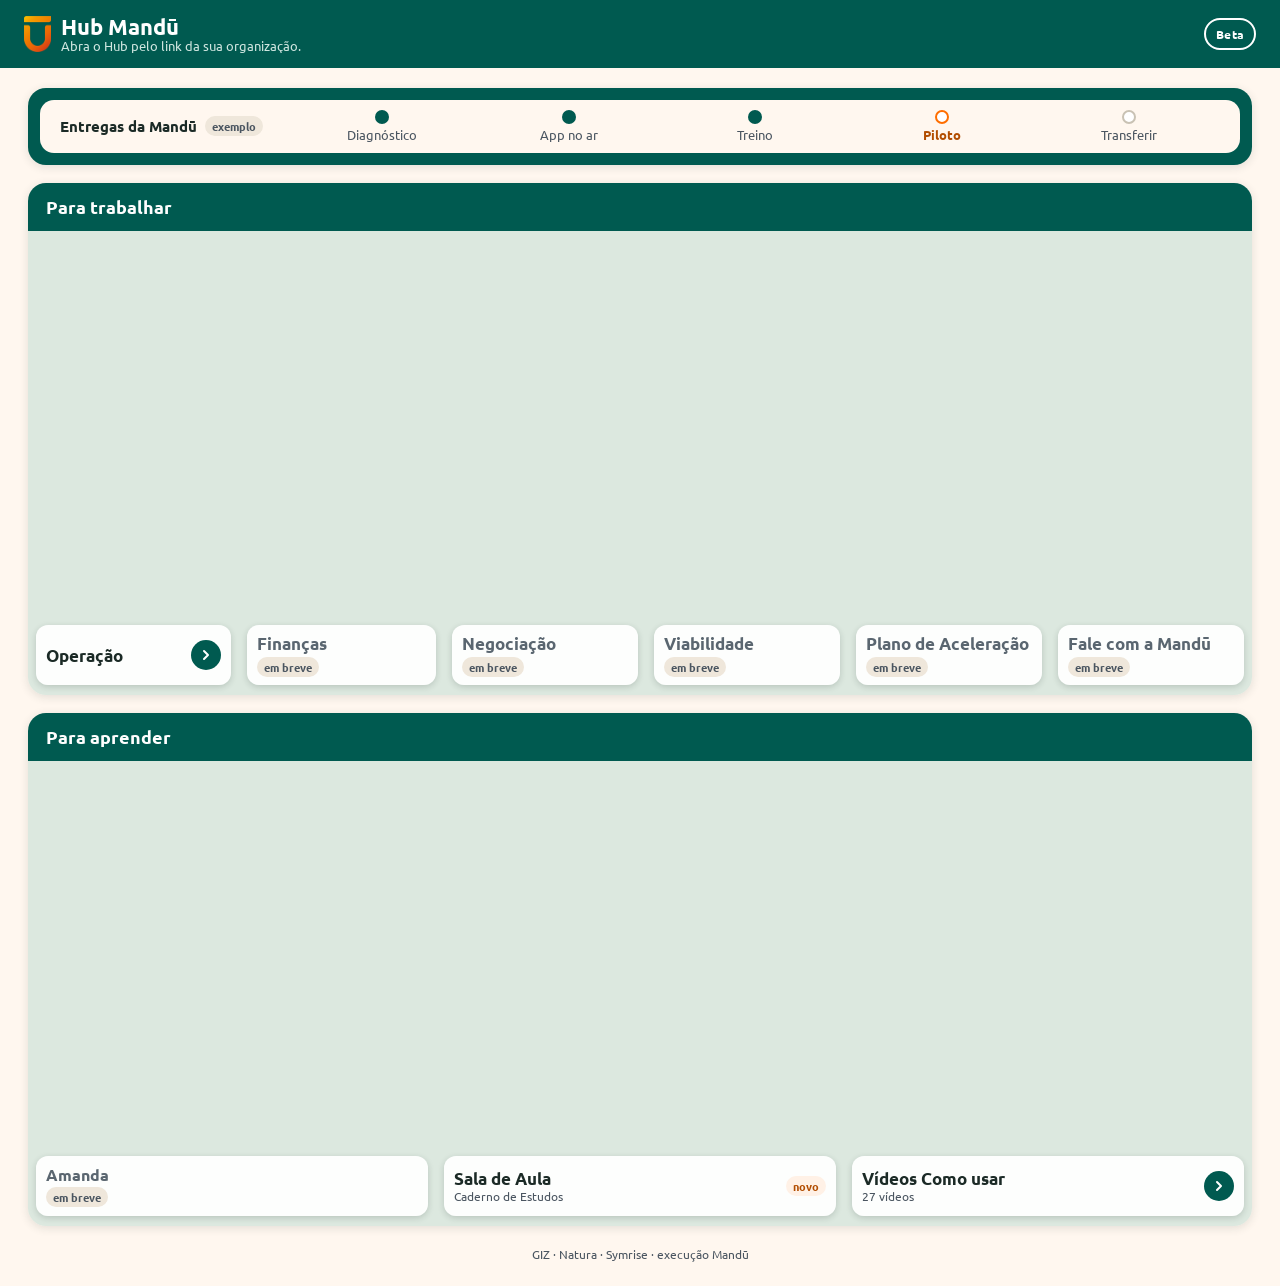
==== hub-beta/index.html @ bc4ed10d "hub-beta: Hub Mandu Beta 20261023-1636" ====
<!doctype html>
<html lang="pt-BR">
<head>
<meta charset="utf-8">
<title>Hub Mandū · Beta</title>
<meta name="viewport" content="width=device-width, initial-scale=1, viewport-fit=cover">
<meta name="description" content="Hub Mandū: a porta de entrada da sua organização para os apps de trabalho e os materiais de formação da Mandū.">
<meta name="theme-color" content="#005A50">
<link rel="icon" type="image/png" sizes="32x32" href="icones/u-mandu-32.png">
<link rel="apple-touch-icon" href="icones/u-mandu-180.png">
<link rel="manifest" href="manifest.webmanifest">
<meta name="apple-mobile-web-app-capable" content="yes">
<meta name="mobile-web-app-capable" content="yes">
<meta name="apple-mobile-web-app-title" content="Hub Mandū">
<meta property="og:type" content="website">
<meta property="og:locale" content="pt_BR">
<meta property="og:site_name" content="Mandū Inovação Social">
<meta property="og:title" content="Hub Mandū · Beta">
<meta property="og:description" content="Os apps e as formações da sua organização num lugar só. Toque para abrir.">
<meta property="og:url" content="https://tsferraro.github.io/mav/hub-beta/">
<meta property="og:image" content="https://tsferraro.github.io/mav/hub-beta/icones/card-hub-1200x630.jpg?v=20261023-1636">
<meta property="og:image:width" content="1200">
<meta property="og:image:height" content="630">
<meta property="og:image:alt" content="Hub Mandū: ilustração de floresta com o galpão da organização e o símbolo Ū">
<meta name="twitter:card" content="summary_large_image">
<link rel="preconnect" href="https://fonts.googleapis.com">
<link rel="preconnect" href="https://fonts.gstatic.com" crossorigin>
<link rel="stylesheet" href="https://fonts.googleapis.com/css2?family=Ubuntu:wght@400;500;700&amp;display=swap">
<link rel="stylesheet" href="hub.css?v=20261023-1636">
</head>
<body>
<div id="app" class="tela" data-modo="org">
  <header class="topo">
    <span class="topo-u"><img class="marca-u" alt="" width="62" height="84" src="[data-uri]"></span>
    <div class="topo-nome">
      <b id="topoTitulo">Hub Mandū</b>
      <span id="topoSub">Os apps da sua organização</span>
    </div>
    <a class="continuar continuar-topo" id="continuarTopo" href="#" hidden>
      <span class="continuar-txt"><span>Continuar de onde parou</span><b id="continuarTopoNome">Operação</b></span>
      <span class="seta" aria-hidden="true"><svg width="16" height="16" viewBox="0 0 24 24" fill="none" stroke="currentColor" stroke-width="3" stroke-linecap="round" stroke-linejoin="round"><path d="M9 6l6 6-6 6"/></svg></span>
    </a>
    <button type="button" class="chip-beta" id="btBeta" aria-haspopup="dialog">Beta</button>
    <button type="button" class="bt-trocar" id="btTrocar" hidden>Trocar</button>
  </header>

  <div class="faixa-continuar" id="faixaContinuar" hidden>
    <a class="continuar" id="continuar" href="#">
      <span class="continuar-txt"><span>Continuar de onde parou</span><b id="continuarNome">Operação</b></span>
      <span class="seta" aria-hidden="true"><svg width="16" height="16" viewBox="0 0 24 24" fill="none" stroke="currentColor" stroke-width="3" stroke-linecap="round" stroke-linejoin="round"><path d="M9 6l6 6-6 6"/></svg></span>
    </a>
  </div>

  <main class="corpo">
    <div class="col col-a">
      <section class="bloco bloco-trabalhar" aria-label="Para trabalhar">
        <h2 class="faixa-titulo">Para trabalhar</h2>
        <div class="cena" id="cena1" role="group" aria-label="Para trabalhar"></div>
      </section>
    </div>
    <div class="col col-b">
      <section id="admin" class="bloco admin" hidden aria-label="Administrar">
        <h2>Administrar</h2>
        <div class="cena" id="cena3" role="group" aria-label="Administrar"></div>
      </section>
      <section class="bloco faixa-entregas" aria-label="Entregas da Mandū">
        <div class="entregas">
          <div class="entregas-topo"><b>Entregas da Mandū</b><span class="chip chip-cinza">exemplo</span></div>
          <ol class="entregas-trilha">
            <li class="feita"><span></span>Diagnóstico</li>
            <li class="feita"><span></span>App no ar</li>
            <li class="feita"><span></span>Treino</li>
            <li class="agora"><span></span>Piloto</li>
            <li class="depois"><span></span>Transferir</li>
          </ol>
        </div>
      </section>
      <section class="bloco bloco-aprender" aria-label="Amanda e Para aprender">
        <h2 class="faixa-titulo so-largo">Para aprender</h2>
        <div class="cena" id="cena2" role="group" aria-label="Amanda e Para aprender"></div>
      </section>
    </div>
  </main>

  <p class="rodape">GIZ · Natura · Symrise · execução Mandū</p>
  <nav class="nav" id="nav" aria-label="Navegação">
    <button type="button" id="navInicio"><svg width="22" height="22" viewBox="0 0 24 24" fill="none" stroke="currentColor" stroke-width="2" stroke-linecap="round" stroke-linejoin="round" aria-hidden="true"><path d="M3 11l9-7 9 7"/><path d="M5 10v10h14V10"/></svg>Início</button>
    <button type="button" id="navVoltar"><svg width="22" height="22" viewBox="0 0 24 24" fill="none" stroke="currentColor" stroke-width="2" stroke-linecap="round" stroke-linejoin="round" aria-hidden="true"><path d="M19 12H5"/><path d="M11 6l-6 6 6 6"/></svg>Voltar</button>
    <button type="button" id="navSair" hidden><svg width="22" height="22" viewBox="0 0 24 24" fill="none" stroke="currentColor" stroke-width="2" stroke-linecap="round" stroke-linejoin="round" aria-hidden="true"><path d="M9 21H5a2 2 0 0 1-2-2V5a2 2 0 0 1 2-2h4"/><path d="M16 17l5-5-5-5"/><path d="M21 12H9"/></svg>Sair</button>
  </nav>
</div>

<div class="abrindo" id="abrindo" hidden role="status" aria-live="polite">
  <div class="abrindo-caixa">
    <span id="abrindoRotulo">Voltando para</span>
    <b id="abrindoNome">Operação</b>
    <div class="abrindo-barra"><i></i></div>
    <button type="button" id="btFicar" class="bt-grande">Ficar no Hub</button>
  </div>
</div>

<dialog id="dlgOrg" aria-labelledby="dlgOrgTitulo">
  <form method="dialog" class="dlg">
    <h3 id="dlgOrgTitulo">Qual organização?</h3>
    <p id="dlgOrgSub" class="dlg-sub">Escolha para abrir o app.</p>
    <div id="dlgOrgLista" class="dlg-lista"></div>
    <button value="cancelar" class="bt-linha">Cancelar</button>
  </form>
</dialog>

<dialog id="dlgBeta" aria-labelledby="dlgBetaTitulo">
  <form method="dialog" class="dlg">
    <h3 id="dlgBetaTitulo">Hub Mandū · Beta</h3>
    <p class="dlg-sub">Versão de teste para calibrar as integrações. Escolha como ver o Hub:</p>
    <div class="dlg-lista">
      <button type="button" class="bt-opcao" id="betaOrg">Ver como a organização <small id="betaOrgNome"></small></button>
      <button type="button" class="bt-opcao" id="betaEquipe">Ver como a equipe Mandū <small>Painel da equipe</small></button>
      <button type="button" class="bt-opcao" id="betaEsquecer">Esquecer o último app <small id="betaUltimo">nenhum guardado</small></button>
      <button type="button" class="bt-opcao" id="betaSair" hidden>Sair deste aparelho <small>esquece a conta e o último app (aparelho dividido)</small></button>
      <button type="button" class="bt-opcao" id="betaConta" hidden>Conferir a minha conta de novo <small>abre o Google para escolher a conta</small></button>
    </div>
    <p class="dlg-versao">versão 20261023-1636</p>
    <button value="fechar" class="bt-linha">Fechar</button>
  </form>
</dialog>

<div class="aviso" id="aviso" role="status" aria-live="polite" hidden></div>

<script>window.HUB_ORGS = {"semLista": true, "padrao": "", "painel": "https://script.google.com/a/macros/mandusocial.org/s/AKfycbyw9syhEIyuaMaYT-ej95koauzv4hXlLJEyAXY6OMwL4Ba6socaChpIapRx9ekWcVve/exec?painel=1", "links": {"manual": "https://mandu-labs.lp.agentesamanda.com/manual-sgo/", "videos": "https://mandu-labs.lp.agentesamanda.com/manual-sgo/#/visual"}, "orgs": [], "porteiro": {"url": "", "validadeH": 24, "instalado": "auto"}, "exec": {"curto": "https://script.google.com/a/macros/mandusocial.org/s/AKfycbyw9syhEIyuaMaYT-ej95koauzv4hXlLJEyAXY6OMwL4Ba6socaChpIapRx9ekWcVve/exec", "longo": "https://script.google.com/a/macros/mandusocial.org/s/AKfycbyw9syhEIyuaMaYT-ej95koauzv4hXlLJEyAXY6OMwL4Ba6socaChpIapRx9ekWcVve/exec"}}; window.HUB_VERSAO = "20261023-1636";</script>
<script src="hub.js?v=20261023-1636"></script>
</body>
</html>
---- hub-beta/hub.css ----
/* Hub Mandū · Beta — telas F (organização, verde MAV, D8) e G (Painel da equipe, laranja Mandū, D9).
   Geometria das cenas em frações da ilustração (mesmas caixas de working/2026-10-21-hub-caminhos/scripts/montar-hub-v2.py),
   para a tela crescer do celular (390 px) ao computador (coluna de até 480 px) sem redesenhar. */
:root {
  --verde: #005A50; --verde-esc: #00403A; --verde-claro: #CFE6E0; --verde-borda: #2F7A70;
  --laranja: #FF6E00; --laranja-texto: #B24D00; --laranja-borda: #C85600; --laranja-claro: #FFF1E6;
  --creme: #FFF7EF; --tinta: #1B2A26; --tinta-2: #2F3B44; --cinza: #4A5560; --cinza-2: #5A6670; --areia: #EFE7DB;
  --acao: var(--verde); --acao-fg: #FFFFFF; --barra: var(--verde); --barra-fg: #FFFFFF; --barra-borda: var(--verde-borda);
}
[data-modo="equipe"] { --barra: var(--laranja); --barra-fg: #1A1A1A; --barra-borda: var(--laranja-borda); }
* { box-sizing: border-box; }
html { background: #E9E4DA; }
body { margin: 0; background: #E9E4DA; color: var(--tinta); font-family: Ubuntu, Calibri, "Segoe UI", system-ui, sans-serif; -webkit-text-size-adjust: 100%; }
button { font: inherit; color: inherit; }
/* um toque só: sem espera de duplo-toque para zoom no celular (PT22) */
.app, .continuar, .nav button, .bt-opcao, .bt-grande, .bt-linha, .chip-beta, .bt-trocar { touch-action: manipulation; }
.tela { max-width: 480px; min-height: 100vh; min-height: 100dvh; margin: 0 auto; background: var(--creme); display: flex; flex-direction: column; box-shadow: 0 0 24px rgba(27,42,38,.12); }
[hidden] { display: none !important; }

/* topo */
.topo { min-height: 60px; flex-shrink: 0; background: var(--barra); color: var(--barra-fg); display: flex; align-items: center; gap: 10px; padding: 8px 12px 8px 16px; padding-top: max(8px, env(safe-area-inset-top)); position: sticky; top: 0; z-index: 5; }
.topo-u { flex-shrink: 0; display: flex; align-items: center; justify-content: center; }
.topo-u .marca-u { height: 30px; width: auto; object-fit: contain; display: block; }
[data-modo="equipe"] .topo-u { width: 34px; height: 34px; border-radius: 50%; background: #FFFFFF; }
[data-modo="equipe"] .topo-u .marca-u { height: 24px; }
.topo-nome { display: flex; flex-direction: column; line-height: 1.1; flex-grow: 1; min-width: 0; }
.topo-nome b { font-size: 20px; white-space: nowrap; overflow: hidden; text-overflow: ellipsis; }
.topo-nome span { font-size: 13px; color: var(--verde-claro); white-space: nowrap; overflow: hidden; text-overflow: ellipsis; }
[data-modo="equipe"] .topo-nome span { color: #3A2A1A; }
.chip-beta { min-height: 32px; padding: 0 10px; border-radius: 999px; border: 2px solid currentColor; background: transparent; font-size: 12px; font-weight: 700; letter-spacing: .02em; cursor: pointer; position: relative; }
.chip-beta::after { content: ""; position: absolute; inset: -8px; } /* área de toque de 48 px */
.bt-trocar { min-height: 44px; padding: 0 12px; border-radius: 12px; border: 2px solid #1A1A1A; background: transparent; color: #1A1A1A; font-size: 13px; font-weight: 700; cursor: pointer; }

/* continuar de onde parou: cartão na faixa da cor do topo, igual ao das Entregas (PT18) */
.topo .continuar-topo { display: none; }
.faixa-continuar { background: var(--barra); padding: 0 12px 10px; }
.continuar { display: flex; align-items: center; gap: 10px; min-height: 52px; padding: 6px 10px 6px 14px; background: var(--creme); color: var(--tinta); text-decoration: none; border-radius: 14px; }
.continuar:focus-visible { outline: 3px solid var(--laranja); outline-offset: 2px; }
.continuar-txt { display: flex; flex-direction: column; flex-grow: 1; line-height: 1.2; min-width: 0; }
.continuar-txt span { font-size: 12px; color: var(--cinza); }
.continuar-txt b { font-size: 15px; white-space: nowrap; overflow: hidden; text-overflow: ellipsis; }
.seta { width: 30px; height: 30px; border-radius: 50%; background: var(--acao); color: var(--acao-fg); display: flex; align-items: center; justify-content: center; flex-shrink: 0; }

/* corpo: no celular, uma coluna na ordem Administrar → Entregas → Para trabalhar → Para aprender;
   do tablet em diante (≥ 760 px), duas colunas de cartões (PT17) */
.corpo { display: flex; flex-direction: column; }
.col { display: contents; }
.admin { order: 1; } .faixa-entregas { order: 2; } .bloco-trabalhar { order: 3; } .bloco-aprender { order: 4; }

/* Administrar (só na G) */
.admin h2 { margin: 0; padding: 4px 20px 10px; background: var(--laranja); color: #1A1A1A; font-size: 17px; font-weight: 700; }

/* faixa verde: Entregas + «Para trabalhar» */
.faixa-entregas { background: var(--verde); padding: 0 12px; }
.tela[data-modo="equipe"] .faixa-entregas { padding-top: 10px; }
.entregas { background: var(--creme); border-radius: 14px; padding: 8px 12px; display: flex; flex-direction: column; gap: 6px; }
.entregas-topo { display: flex; align-items: center; gap: 8px; }
.entregas-topo b { font-size: 14px; flex-grow: 1; }
.entregas-trilha { list-style: none; margin: 0; padding: 0; display: grid; grid-template-columns: repeat(5, minmax(0, 1fr)); gap: 4px; font-size: 11px; color: var(--cinza); text-align: center; line-height: 1.2; }
.entregas-trilha li { display: flex; flex-direction: column; align-items: center; gap: 3px; }
.entregas-trilha span { display: block; width: 14px; height: 14px; border-radius: 50%; }
.entregas-trilha .feita span { background: var(--verde); }
.entregas-trilha .agora { color: var(--laranja-texto); font-weight: 700; }
.entregas-trilha .agora span { border: 2px solid var(--laranja); background: #FFFFFF; }
.entregas-trilha .depois span { border: 2px solid #C9C2B4; background: #FFFFFF; }
.faixa-titulo { margin: 0; padding: 10px 16px; background: var(--verde); font-size: 17px; font-weight: 700; color: #FFFFFF; }

/* cenas: uma ilustração inteira por bloco (D7); botões por cima, um por cena */
.cena { position: relative; width: 100%; flex-shrink: 0; overflow: hidden; background: #DCE8DF; }
.cena > img.fundo { position: absolute; inset: 0; width: 100%; height: 100%; display: block; }
#cena1 { aspect-ratio: 1024 / 1536; }
#cena2, #cena3 { aspect-ratio: 1536 / 1024; }
.app { position: absolute; display: block; text-decoration: none; color: inherit; background: none; border: 0; padding: 0; margin: 0; cursor: pointer; -webkit-tap-highlight-color: rgba(0,0,0,0); }
.app:focus-visible { outline: 3px solid var(--laranja); outline-offset: -3px; }
.app::before { content: ""; position: absolute; inset: 0; background: rgba(255,255,255,0); transition: background .15s ease; }
.app:active::before { background: rgba(27,42,38,.14); }
@media (hover: hover) { .app:hover::before { background: rgba(255,255,255,.16); } .app:hover .placa { box-shadow: 0 4px 12px rgba(27,42,38,.28); transform: translateY(-1px); } }
.placa { position: absolute; left: 6px; right: 6px; bottom: 6px; min-height: 48px; background: rgba(255,255,255,.94); border-radius: 12px; box-shadow: 0 2px 6px rgba(27,42,38,.18); padding: 6px 8px; display: flex; flex-wrap: wrap; align-items: center; gap: 4px 6px; text-align: left; transition: transform .12s ease, box-shadow .12s ease; }
.app:active .placa { transform: translateY(1px) scale(.99); box-shadow: 0 1px 3px rgba(27,42,38,.2); }
.placa-txt { display: flex; flex-direction: column; gap: 1px; flex: 1 1 auto; min-width: min-content; }
.placa-nome { font-size: 15px; font-weight: 700; line-height: 1.15; color: var(--tinta); }
.placa-sub { font-size: 12px; color: var(--cinza); line-height: 1.2; }
.app.breve .placa-nome { color: var(--cinza-2); }
.app.compacto .placa { min-height: 36px; }
.app.compacto .placa-nome { font-size: 14px; }
.chip { font-size: 11px; font-weight: 700; border-radius: 999px; padding: 2px 7px; white-space: nowrap; flex-shrink: 0; }
.placa-txt .chip { align-self: flex-start; margin-top: 2px; }
.chip-cinza { color: var(--cinza); background: var(--areia); }
.chip-novo { color: var(--laranja-texto); background: var(--laranja-claro); }
.titulo-cena { position: absolute; left: 10px; font-size: 15px; font-weight: 700; color: #FFFFFF; background: var(--verde); border-radius: 999px; padding: 5px 12px; box-shadow: 0 2px 6px rgba(0,0,0,.18); pointer-events: none; }

.rodape { margin: 8px 16px; font-size: 12px; color: var(--cinza); text-align: center; }
.nav { margin-top: auto; min-height: 64px; flex-shrink: 0; display: grid; grid-template-columns: repeat(2, minmax(0, 1fr)); background: var(--barra); position: sticky; bottom: 0; padding-bottom: env(safe-area-inset-bottom); z-index: 5; }
.nav button { display: flex; flex-direction: column; align-items: center; justify-content: center; gap: 3px; min-height: 64px; background: transparent; border: 0; color: var(--barra-fg); font-size: 13px; font-weight: 700; cursor: pointer; }
.nav button + button { border-left: 1px solid var(--barra-borda); }
.nav.com-sair { grid-template-columns: repeat(3, minmax(0, 1fr)); }
.nav button[hidden] { display: none; }

/* «voltando para…» */
.abrindo { position: fixed; inset: 0; z-index: 20; background: rgba(0,64,58,.86); display: flex; align-items: center; justify-content: center; padding: 24px; }
.abrindo-caixa { width: 100%; max-width: 360px; background: var(--creme); border-radius: 18px; padding: 20px; display: flex; flex-direction: column; gap: 8px; text-align: center; }
.abrindo-caixa span { font-size: 14px; color: var(--cinza); }
.abrindo-caixa b { font-size: 22px; }
.abrindo-barra { height: 6px; border-radius: 3px; background: var(--areia); overflow: hidden; margin: 6px 0 10px; }
.abrindo-barra i { display: block; height: 100%; width: 0; background: var(--verde); }
.abrindo.correndo .abrindo-barra i { width: 100%; transition: width 1.6s linear; }
.abrindo.saindo .abrindo-barra i { width: 92%; transition: width 6s cubic-bezier(.1,.7,.3,1); }
.bt-grande { min-height: 52px; border-radius: 14px; border: 2px solid var(--verde); background: #FFFFFF; color: var(--tinta); font-size: 16px; font-weight: 700; cursor: pointer; }

/* diálogos */
dialog { border: 0; padding: 0; border-radius: 18px; width: min(420px, calc(100vw - 32px)); max-height: calc(100dvh - 48px); background: var(--creme); color: var(--tinta); box-shadow: 0 12px 40px rgba(0,0,0,.3); }
dialog::backdrop { background: rgba(27,42,38,.55); }
.dlg { display: flex; flex-direction: column; gap: 10px; padding: 18px 16px 16px; }
.dlg h3 { margin: 0; font-size: 19px; }
.dlg-sub { margin: 0; font-size: 14px; color: var(--cinza); }
.dlg-lista { display: flex; flex-direction: column; gap: 8px; }
.dlg-grupo { margin: 6px 0 0; font-size: 12px; font-weight: 700; color: var(--cinza); text-transform: uppercase; letter-spacing: .04em; }
.bt-opcao { min-height: 52px; width: 100%; border-radius: 12px; border: 2px solid var(--areia); background: #FFFFFF; color: var(--tinta); font-size: 16px; font-weight: 700; text-align: left; padding: 8px 14px; display: flex; flex-direction: column; justify-content: center; cursor: pointer; }
.bt-opcao small { font-size: 12px; font-weight: 400; color: var(--cinza); }
.bt-opcao.ultima { border-color: var(--laranja); }
.bt-linha { min-height: 48px; border-radius: 12px; border: 2px solid var(--tinta); background: transparent; color: var(--tinta); font-size: 15px; font-weight: 700; cursor: pointer; }
.dlg-versao { margin: 0; font-size: 11px; color: var(--cinza); text-align: right; }

.aviso { position: fixed; left: 50%; bottom: calc(80px + env(safe-area-inset-bottom)); transform: translateX(-50%); z-index: 30; background: var(--tinta); color: #FFFFFF; font-size: 14px; padding: 10px 16px; border-radius: 12px; max-width: calc(100vw - 32px); box-shadow: 0 4px 14px rgba(0,0,0,.25); }

/* tablet e computador (PT17): duas colunas de cartões, sem a barra de baixo (o navegador tem o seu Voltar) */
@media (min-width: 760px) {
  .tela { max-width: 1180px; }
  .topo { padding: 10px 24px; min-height: 68px; }
  .topo-u .marca-u { height: 36px; }
  .topo-nome b { font-size: 22px; }
  .faixa-continuar { display: none; }   /* PT28: o cartão sobe para o lado do título */
  .topo .continuar-topo { display: flex; flex: 0 1 380px; min-width: 0; min-height: 48px; margin-left: auto; padding: 4px 8px 4px 14px; }
  .continuar-topo .continuar-txt b { font-size: 14px; }
  .continuar-topo .continuar-txt span { font-size: 11px; }
  .continuar-topo[hidden] { display: none !important; }
  .corpo { display: grid; grid-template-columns: minmax(0, 5fr) minmax(0, 6fr); gap: 20px; padding: 20px 24px 8px; align-items: start; }
  .col { display: flex; flex-direction: column; gap: 20px; }
  .bloco { border-radius: 18px; overflow: hidden; box-shadow: 0 2px 10px rgba(27,42,38,.12); }
  .faixa-entregas, .tela[data-modo="equipe"] .faixa-entregas { padding: 12px; }
  .entregas { padding: 10px 16px; }
  .entregas-topo b { font-size: 15px; }
  .entregas-trilha { font-size: 12px; }
  .faixa-titulo, .admin h2 { padding: 12px 18px; font-size: 18px; }
  .placa { left: 8px; right: 8px; bottom: 8px; min-height: 52px; padding: 8px 10px; }
  .placa-nome { font-size: 16px; }
  .app.compacto .placa-nome { font-size: 15px; }
  .nav { display: none; }
  .rodape { margin: 12px 24px 24px; }
}
/* computador (≥ 1100 px, PT23): faixas na largura toda, uma panorâmica por faixa, as cenas lado a lado
   (6 colunas em «Para trabalhar» e «Administrar», 3 em «Para aprender»); Entregas numa faixa curta.
   O hub.js troca a ilustração e as caixas na mesma largura (mqLargo). */
.so-largo { display: none; }
@media (min-width: 1100px) {
  .tela { max-width: 1360px; }
  .corpo { display: flex; flex-direction: column; align-items: stretch; gap: 18px; padding: 20px 28px 8px; }
  .col { display: contents; }
  .so-largo { display: block; }
  .so-estreito { display: none; }
  .entregas { flex-direction: row; align-items: center; gap: 28px; padding: 10px 20px; }
  .entregas-topo { flex: 0 0 auto; }
  .entregas-trilha { flex: 1 1 auto; font-size: 13px; }
  .placa, .app.compacto .placa { left: 8px; right: 8px; bottom: 10px; min-height: 60px; }
  .placa-nome { font-size: 17px; }
  .app.compacto .placa-nome { font-size: 16px; }
}

@media (prefers-reduced-motion: reduce) { .abrindo.correndo .abrindo-barra i { transition: none; } .placa { transition: none; } }
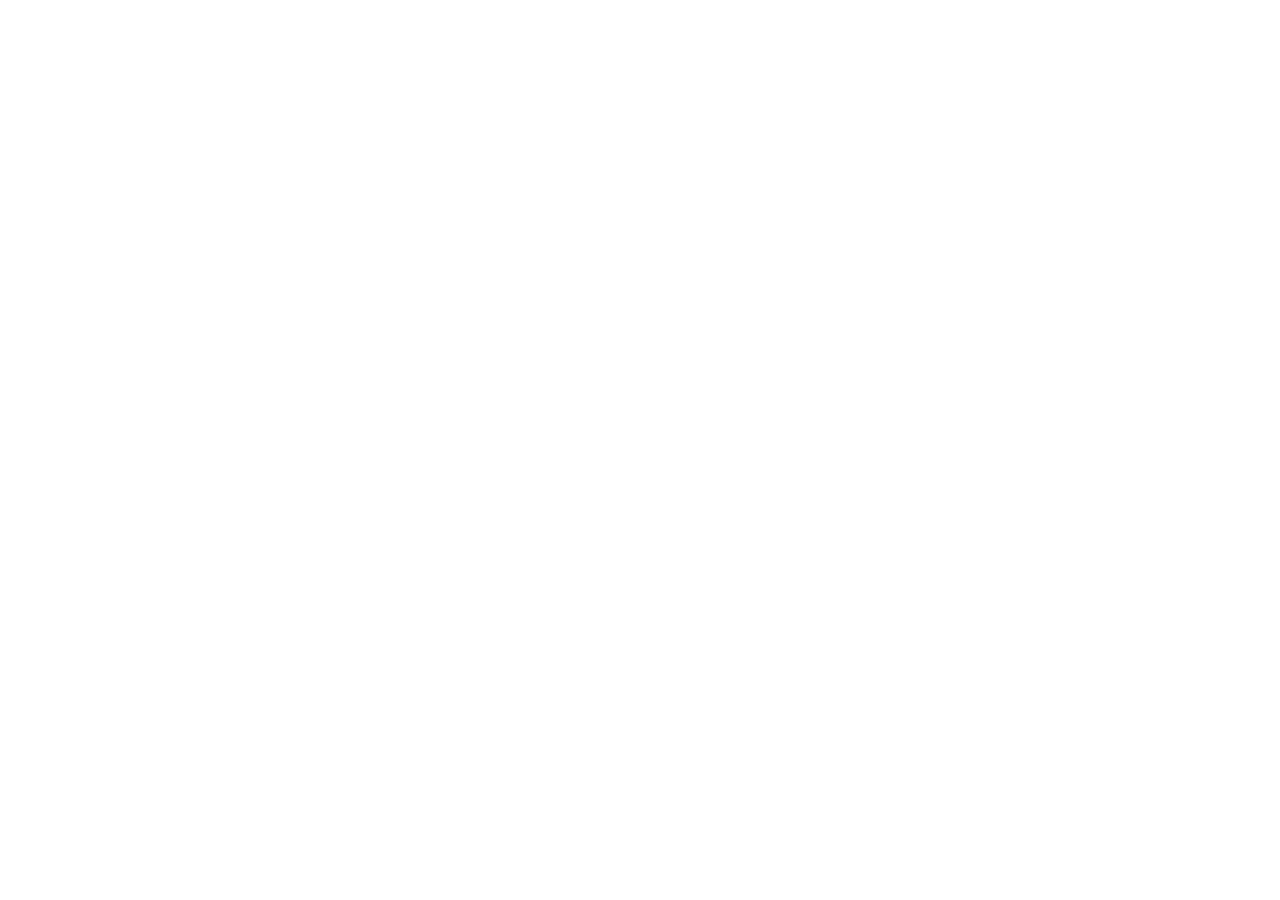
==== commit 1c61bc47: "hub-beta: Hub Mandu Beta 20261023-2337" ====
--- a/hub-beta/index.html
+++ b/hub-beta/index.html
@@ -18,7 +18,7 @@
 <meta property="og:title" content="Hub Mandū · Beta">
 <meta property="og:description" content="Os apps e as formações da sua organização num lugar só. Toque para abrir.">
 <meta property="og:url" content="https://tsferraro.github.io/mav/hub-beta/">
-<meta property="og:image" content="https://tsferraro.github.io/mav/hub-beta/icones/card-hub-1200x630.jpg?v=20261023-1636">
+<meta property="og:image" content="https://tsferraro.github.io/mav/hub-beta/icones/card-hub-1200x630.jpg?v=20261023-2337">
 <meta property="og:image:width" content="1200">
 <meta property="og:image:height" content="630">
 <meta property="og:image:alt" content="Hub Mandū: ilustração de floresta com o galpão da organização e o símbolo Ū">
@@ -26,7 +26,7 @@
 <link rel="preconnect" href="https://fonts.googleapis.com">
 <link rel="preconnect" href="https://fonts.gstatic.com" crossorigin>
 <link rel="stylesheet" href="https://fonts.googleapis.com/css2?family=Ubuntu:wght@400;500;700&amp;display=swap">
-<link rel="stylesheet" href="hub.css?v=20261023-1636">
+<link rel="stylesheet" href="hub.css?v=20261023-2337">
 </head>
 <body>
 <div id="app" class="tela" data-modo="org">
@@ -119,14 +119,14 @@
       <button type="button" class="bt-opcao" id="betaSair" hidden>Sair deste aparelho <small>esquece a conta e o último app (aparelho dividido)</small></button>
       <button type="button" class="bt-opcao" id="betaConta" hidden>Conferir a minha conta de novo <small>abre o Google para escolher a conta</small></button>
     </div>
-    <p class="dlg-versao">versão 20261023-1636</p>
+    <p class="dlg-versao">versão 20261023-2337</p>
     <button value="fechar" class="bt-linha">Fechar</button>
   </form>
 </dialog>
 
 <div class="aviso" id="aviso" role="status" aria-live="polite" hidden></div>
 
-<script>window.HUB_ORGS = {"semLista": true, "padrao": "", "painel": "https://script.google.com/a/macros/mandusocial.org/s/AKfycbyw9syhEIyuaMaYT-ej95koauzv4hXlLJEyAXY6OMwL4Ba6socaChpIapRx9ekWcVve/exec?painel=1", "links": {"manual": "https://mandu-labs.lp.agentesamanda.com/manual-sgo/", "videos": "https://mandu-labs.lp.agentesamanda.com/manual-sgo/#/visual"}, "orgs": [], "porteiro": {"url": "", "validadeH": 24, "instalado": "auto"}, "exec": {"curto": "https://script.google.com/a/macros/mandusocial.org/s/AKfycbyw9syhEIyuaMaYT-ej95koauzv4hXlLJEyAXY6OMwL4Ba6socaChpIapRx9ekWcVve/exec", "longo": "https://script.google.com/a/macros/mandusocial.org/s/AKfycbyw9syhEIyuaMaYT-ej95koauzv4hXlLJEyAXY6OMwL4Ba6socaChpIapRx9ekWcVve/exec"}}; window.HUB_VERSAO = "20261023-1636";</script>
-<script src="hub.js?v=20261023-1636"></script>
+<script>window.HUB_ORGS = {"semLista": true, "padrao": "", "painel": "https://script.google.com/a/macros/mandusocial.org/s/AKfycbxm5Y_bSYHRQoevzOSM9_vF3hTf_rijU6mxKc6Zjdw0XqT8mlYcdQAl7WKcdjZkwoc/exec?painel=1", "links": {"manual": "https://mandu-labs.lp.agentesamanda.com/manual-sgo/", "videos": "https://mandu-labs.lp.agentesamanda.com/manual-sgo/#/visual"}, "orgs": [], "porteiro": {"url": "https://script.google.com/a/macros/mandusocial.org/s/AKfycbxm5Y_bSYHRQoevzOSM9_vF3hTf_rijU6mxKc6Zjdw0XqT8mlYcdQAl7WKcdjZkwoc/exec?quem=1", "validadeH": 24, "instalado": "auto"}, "exec": {"curto": "https://script.google.com/a/macros/mandusocial.org/s/AKfycbxm5Y_bSYHRQoevzOSM9_vF3hTf_rijU6mxKc6Zjdw0XqT8mlYcdQAl7WKcdjZkwoc/exec", "longo": "https://script.google.com/a/macros/mandusocial.org/s/AKfycbxm5Y_bSYHRQoevzOSM9_vF3hTf_rijU6mxKc6Zjdw0XqT8mlYcdQAl7WKcdjZkwoc/exec"}, "maturidade": "https://script.google.com/a/macros/mandusocial.org/s/AKfycbxm5Y_bSYHRQoevzOSM9_vF3hTf_rijU6mxKc6Zjdw0XqT8mlYcdQAl7WKcdjZkwoc/exec"}; window.HUB_VERSAO = "20261023-2337";</script>
+<script src="hub.js?v=20261023-2337"></script>
 </body>
 </html>
